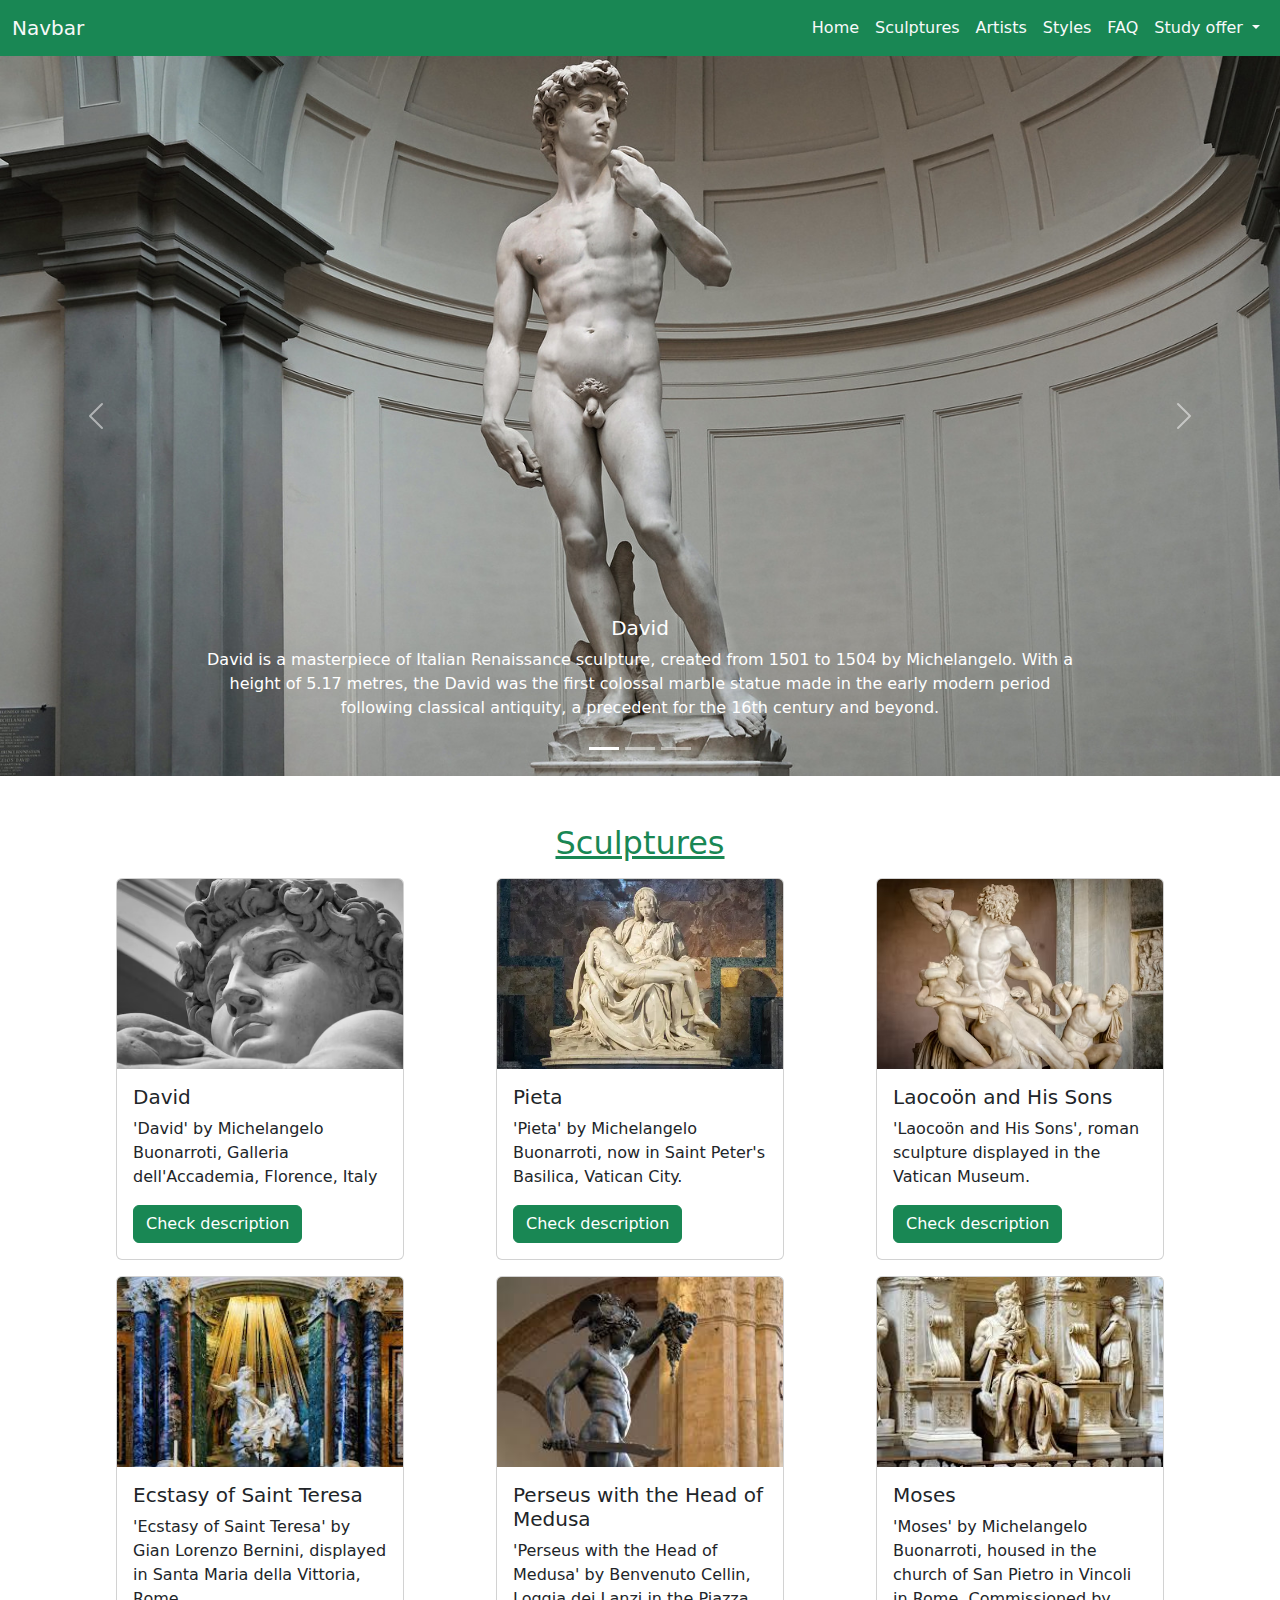
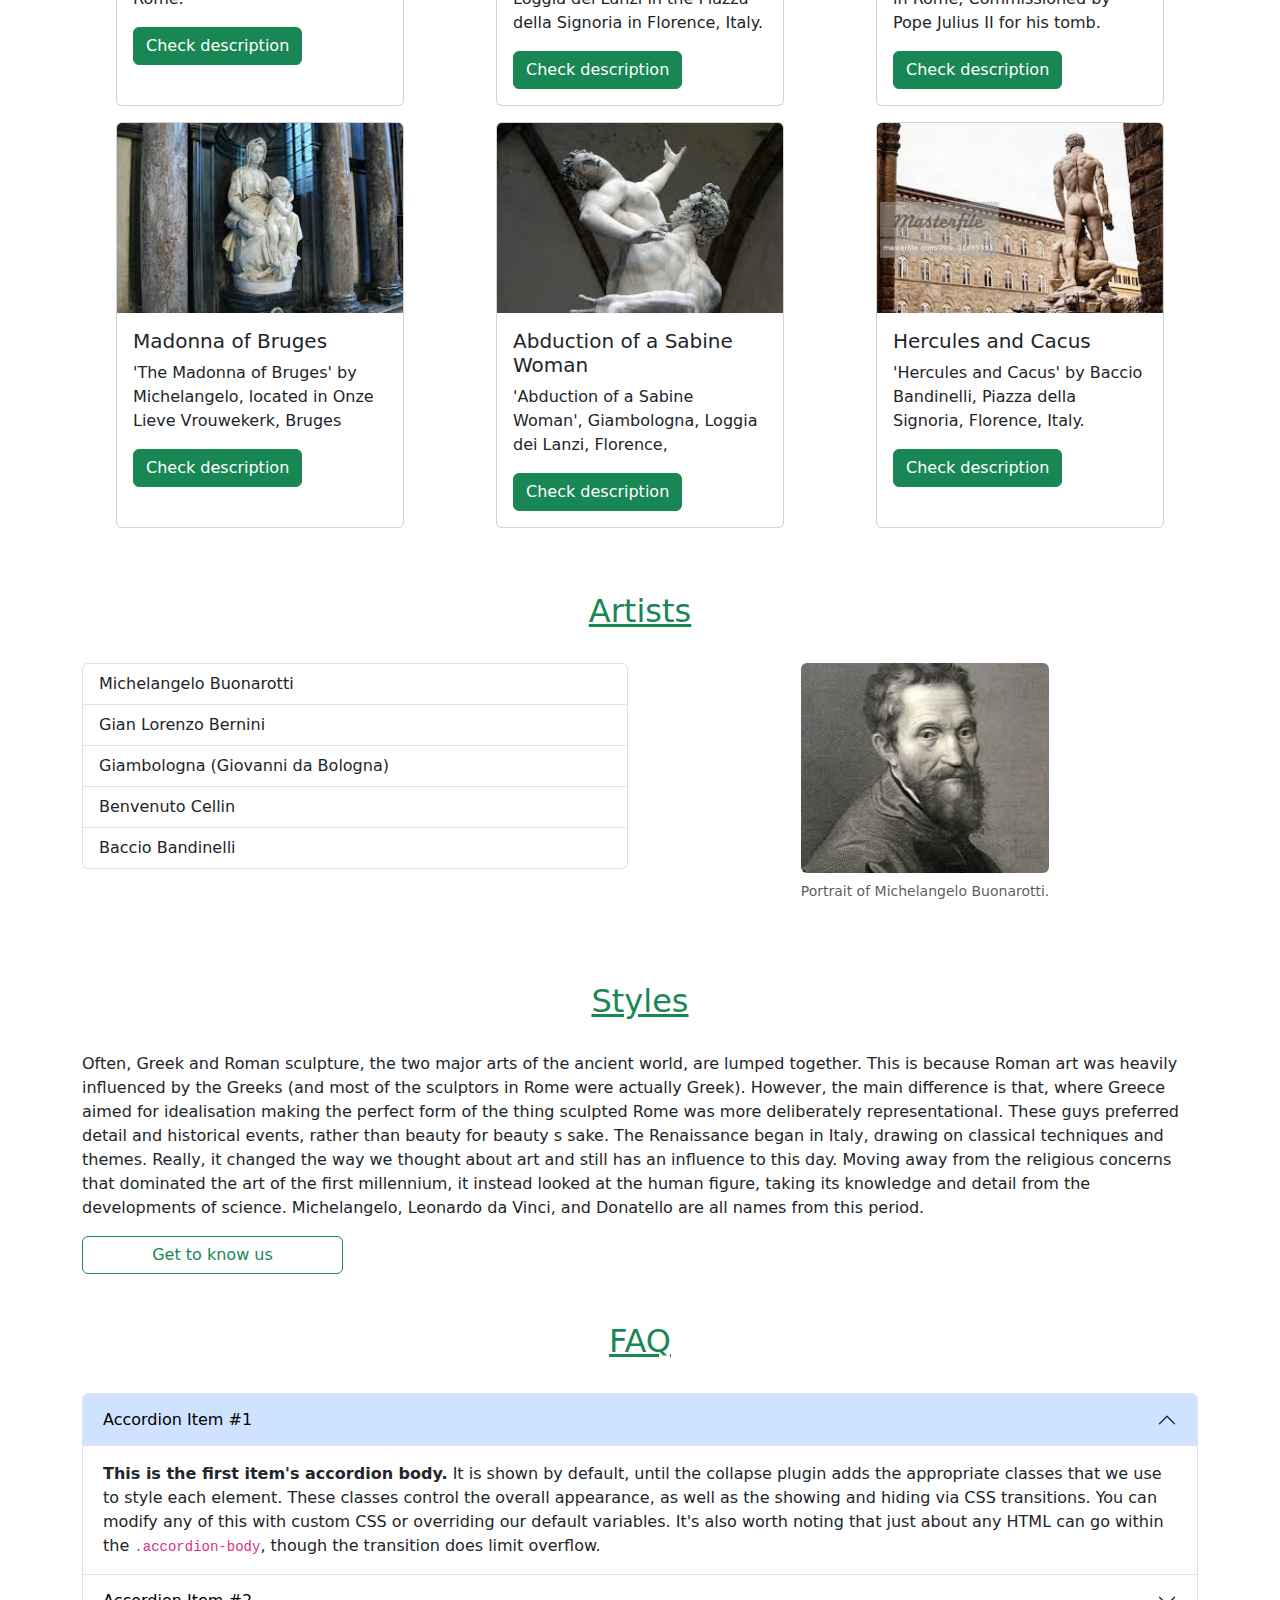
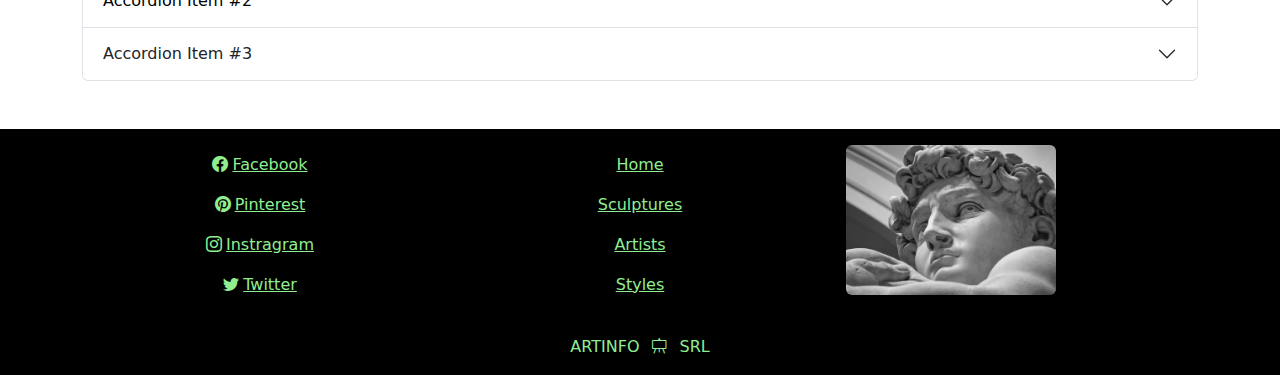
==== index_exercitiu.html @ 1dbb073c "first commit" ====
<!DOCTYPE html>
<html lang="en">
  <head>
    <meta charset="utf-8" />
    <meta name="viewport" content="width=device-width, initial-scale=1" />
    <title>Bootstrap demo</title>
    <link
      href="https://cdn.jsdelivr.net/npm/bootstrap@5.3.3/dist/css/bootstrap.min.css"
      rel="stylesheet"
      integrity="sha384-QWTKZyjpPEjISv5WaRU9OFeRpok6YctnYmDr5pNlyT2bRjXh0JMhjY6hW+ALEwIH"
      crossorigin="anonymous"
    />
    <link rel="stylesheet" href="style.css" />
    <link
      rel="stylesheet"
      href="https://cdn.jsdelivr.net/npm/bootstrap-icons@1.11.3/font/bootstrap-icons.min.css"
    />
  </head>
  <body>
    <!------------------Navbar--------------------->
    <nav class="navbar navbar-expand-lg bg-success" id="home">
      <div class="container-fluid">
        <a class="navbar-brand text-light" href="#">Navbar</a>
        <button
          class="navbar-toggler"
          type="button"
          data-bs-toggle="collapse"
          data-bs-target="#navbarNavDropdown"
          aria-controls="navbarNavDropdown"
          aria-expanded="false"
          aria-label="Toggle navigation"
        >
          <span class="navbar-toggler-icon"></span>
        </button>
        <div class="collapse navbar-collapse" id="navbarNavDropdown">
          <div class="d-flex justify-content-lg-end w-100">
            <ul class="navbar-nav">
              <li class="nav-item">
                <a
                  class="nav-link active text-light"
                  aria-current="page"
                  href="#home"
                  >Home</a
                >
              </li>
              <li class="nav-item">
                <a class="nav-link text-light" href="#sculptures">Sculptures</a>
              </li>
              <li class="nav-item">
                <a class="nav-link text-light" href="#artists">Artists</a>
              </li>
              <li class="nav-item">
                <a class="nav-link text-light" href="#styles">Styles</a>
              </li>
              <li class="nav-item">
                <a class="nav-link text-light" href="#faq">FAQ</a>
              </li>
              <li class="nav-item dropdown">
                <a
                  class="nav-link dropdown-toggle text-light"
                  href="#"
                  role="button"
                  data-bs-toggle="dropdown"
                  aria-expanded="false"
                >
                  Study offer
                </a>
                <ul class="dropdown-menu bg-success">
                  <li>
                    <a class="dropdown-item text-light" href="#"
                      >Documentation</a
                    >
                  </li>
                  <li>
                    <a class="dropdown-item text-light" href="#">Live museum</a>
                  </li>
                  <li>
                    <a class="dropdown-item text-light" href="#">Courses</a>
                  </li>
                </ul>
              </li>
            </ul>
          </div>
        </div>
      </div>
    </nav>

    <!-- ------------------------Hero Section------------------------- -->

    <div id="carouselExampleCaptions" class="carousel slide mb-5">
      <div class="carousel-indicators">
        <button
          type="button"
          data-bs-target="#carouselExampleCaptions"
          data-bs-slide-to="0"
          class="active"
          aria-current="true"
          aria-label="Slide 1"
        ></button>
        <button
          type="button"
          data-bs-target="#carouselExampleCaptions"
          data-bs-slide-to="1"
          aria-label="Slide 2"
        ></button>
        <button
          type="button"
          data-bs-target="#carouselExampleCaptions"
          data-bs-slide-to="2"
          aria-label="Slide 3"
        ></button>
      </div>
      <div class="carousel-inner">
        <div class="carousel-item active">
          <img src="assets/cover3.jpg" class="d-block w-100" alt="..." />
          <div class="carousel-caption d-none d-md-block">
            <h5>David</h5>
            <p>
              David is a masterpiece of Italian Renaissance sculpture, created
              from 1501 to 1504 by Michelangelo. With a height of 5.17 metres,
              the David was the first colossal marble statue made in the early
              modern period following classical antiquity, a precedent for the
              16th century and beyond.
            </p>
          </div>
        </div>
        <div class="carousel-item">
          <img src="assets/pieta_cover.jpg" class="d-block w-100" alt="..." />
          <div class="carousel-caption d-none d-md-block">
            <h5>Pietà</h5>
            <p>
              The Madonna della Pietà, 1498 to 1499, informally known as La
              Pietà, is a marble sculpture of Jesus and Mary at Mount Golgotha
              representing the "Sixth Sorrow" of the Blessed Virgin Mary by
              Michelangelo Buonarroti. It is a key work of Italian Renaissance
              sculpture and often taken as the start of the High Renaissance.
            </p>
          </div>
        </div>
        <div class="carousel-item">
          <img
            src="assets/laocoon landscape.avif"
            class="d-block w-100"
            alt="..."
          />
          <div
            class="carousel-caption d-none d-md-block position-absolute box-title"
          >
            <h5>Third slide label</h5>
            <p>Some representative placeholder content for the third slide.</p>
          </div>
        </div>
      </div>
      <button
        class="carousel-control-prev"
        type="button"
        data-bs-target="#carouselExampleCaptions"
        data-bs-slide="prev"
      >
        <span class="carousel-control-prev-icon" aria-hidden="true"></span>
        <span class="visually-hidden">Previous</span>
      </button>
      <button
        class="carousel-control-next"
        type="button"
        data-bs-target="#carouselExampleCaptions"
        data-bs-slide="next"
      >
        <span class="carousel-control-next-icon" aria-hidden="true"></span>
        <span class="visually-hidden">Next</span>
      </button>
    </div>

    <!-- ------------------  Sculptures Section/Trips ------------------ -->

    <div class="container mb-5" id="sculptures">
      <div class="row mb-3">
        <h2 class="text-center text-success text-decoration-underline mb-3">
          Sculptures
        </h2>
        <div>
          <div class="row">
            <div
              class="col-xs-12 col-sm-6 col-md-4 d-flex justify-content-center mb-3"
            >
              <div class="card p-0" style="width: 18rem">
                <img
                  src="assets/3.avif"
                  class="card-img-top"
                  alt="./assets/david.avif"
                />
                <div class="card-body">
                  <h5 class="card-title">David</h5>
                  <p class="card-text">
                    'David' by Michelangelo Buonarroti, Galleria dell'Accademia,
                    Florence, Italy
                  </p>
                  <a href="#" class="btn btn-success">Check description </a>
                </div>
              </div>
            </div>
            <div
              class="col-xs-12 col-sm-6 col-md-4 d-flex justify-content-center mb-3"
            >
              <div class="card p-0" style="width: 18rem">
                <img
                  src="assets/pieta.webp"
                  class="card-img-top"
                  alt="./assets/pieta"
                />
                <div class="card-body">
                  <h5 class="card-title">Pieta</h5>
                  <p class="card-text">
                    'Pieta' by Michelangelo Buonarroti, now in Saint Peter's
                    Basilica, Vatican City.
                  </p>
                  <a href="#" class="btn btn-success">Check description </a>
                </div>
              </div>
            </div>
            <div
              class="col-xs-12 col-sm-6 col-md-4 d-flex justify-content-center mb-3"
            >
              <div class="card p-0" style="width: 18rem">
                <img
                  src="assets/laocoon landscape.avif"
                  class="card-img-top"
                  alt="./assets/laocoon landscape"
                />
                <div class="card-body">
                  <h5 class="card-title">Laocoön and His Sons</h5>
                  <p class="card-text">
                    'Laocoön and His Sons', roman sculpture displayed in the
                    Vatican Museum.
                  </p>
                  <a href="#" class="btn btn-success">Check description </a>
                </div>
              </div>
            </div>
            <div
              class="col-xs-12 col-sm-6 col-md-4 d-flex justify-content-center mb-3"
            >
              <div class="card p-0" style="width: 18rem">
                <img
                  src="assets/saint-teresa.jpg"
                  class="card-img-top"
                  alt="./assets/saint-teresa.jpg"
                />
                <div class="card-body">
                  <h5 class="card-title">Ecstasy of Saint Teresa</h5>
                  <p class="card-text">
                    'Ecstasy of Saint Teresa' by Gian Lorenzo Bernini, displayed
                    in Santa Maria della Vittoria, Rome.
                  </p>
                  <a href="#" class="btn btn-success">Check description </a>
                </div>
              </div>
            </div>
            <div
              class="col-xs-12 col-sm-6 col-md-4 d-flex justify-content-center mb-3"
            >
              <div class="card p-0" style="width: 18rem">
                <img
                  src="assets/perseus.jpg"
                  class="card-img-top"
                  alt="./assets/perseus.jpg"
                />
                <div class="card-body">
                  <h5 class="card-title">Perseus with the Head of Medusa</h5>
                  <p class="card-text">
                    'Perseus with the Head of Medusa' by Benvenuto Cellin,
                    Loggia dei Lanzi in the Piazza della Signoria in Florence,
                    Italy.
                  </p>
                  <a href="#" class="btn btn-success">Check description </a>
                </div>
              </div>
            </div>
            <div
              class="col-xs-12 col-sm-6 col-md-4 d-flex justify-content-center mb-3"
            >
              <div class="card p-0" style="width: 18rem">
                <img
                  src="assets/moses3.jpg"
                  class="card-img-top"
                  alt="./assets/moses3.jpg"
                />
                <div class="card-body">
                  <h5 class="card-title">Moses</h5>
                  <p class="card-text">
                    'Moses' by Michelangelo Buonarroti, housed in the church of
                    San Pietro in Vincoli in Rome, Commissioned by Pope Julius
                    II for his tomb.
                  </p>
                  <a href="#" class="btn btn-success">Check description </a>
                </div>
              </div>
            </div>
            <div
              class="col-xs-12 col-sm-6 col-md-4 d-flex justify-content-center mb-3"
            >
              <div class="card p-0" style="width: 18rem">
                <img
                  src="assets/madonna2.jpg"
                  class="card-img-top"
                  alt="./assets/madonna2.jpg"
                />
                <div class="card-body">
                  <h5 class="card-title">Madonna of Bruges</h5>
                  <p class="card-text">
                    'The Madonna of Bruges' by Michelangelo, located in Onze
                    Lieve Vrouwekerk, Bruges
                  </p>
                  <a href="#" class="btn btn-success">Check description </a>
                </div>
              </div>
            </div>
            <div
              class="col-xs-12 col-sm-6 col-md-4 d-flex justify-content-center mb-3"
            >
              <div class="card p-0" style="width: 18rem">
                <img
                  src="assets/abduction.jpg"
                  class="card-img-top"
                  alt="./assets/abduction.jpg"
                />
                <div class="card-body">
                  <h5 class="card-title">Abduction of a Sabine Woman</h5>
                  <p class="card-text">
                    'Abduction of a Sabine Woman', Giambologna, Loggia dei
                    Lanzi, Florence,
                  </p>
                  <a href="#" class="btn btn-success">Check description </a>
                </div>
              </div>
            </div>
            <div
              class="col-xs-12 col-sm-6 col-md-4 d-flex justify-content-center mb-3"
            >
              <div class="card p-0" style="width: 18rem">
                <img
                  src="assets/herculesjpg.jpg"
                  class="card-img-top"
                  alt="./assets/herculesjpg.jpg"
                />
                <div class="card-body">
                  <h5 class="card-title">Hercules and Cacus</h5>
                  <p class="card-text">
                    'Hercules and Cacus' by Baccio Bandinelli, Piazza della
                    Signoria, Florence, Italy.
                  </p>
                  <a href="#" class="btn btn-success">Check description </a>
                </div>
              </div>
            </div>
          </div>
        </div>
      </div>
    </div>

    <!-- -------------------------Artists Section/Offer---------------------------- -->

    <div class="container mb-5" id="artists">
      <div class="row mb-3">
        <h2 class="text-center text-success text-decoration-underline mb-3">
          Artists
        </h2>
      </div>
      <div class="row">
        <div class="col-12 col-md-6 mb-3">
          <ul class="list-group">
            <li class="list-group-item">Michelangelo Buonarotti</li>
            <li class="list-group-item">Gian Lorenzo Bernini</li>
            <li class="list-group-item">Giambologna (Giovanni da Bologna)</li>
            <li class="list-group-item">Benvenuto Cellin</li>
            <li class="list-group-item">Baccio Bandinelli</li>
          </ul>
        </div>
        <div class="col-12 col-md-6 mb-3 d-flex justify-content-center">
          <figure class="figure">
            <img
              src="assets/portrait mich.jpg"
              class="figure-img img-fluid rounded card-img"
              alt="..."
            />
            <figcaption class="figure-caption">
              Portrait of Michelangelo Buonarotti.
            </figcaption>
          </figure>
        </div>
      </div>
    </div>

    <!-- -------------------------Styles Section/Who we are --------------------------- -->
    <div class="container mb-5" id="styles">
      <div class="row mb-3">
        <h2 class="text-center text-success text-decoration-underline mb-3">
          Styles
        </h2>
      </div>
      <div class="row mb-3">
        <p>
          Often, Greek and Roman sculpture, the two major arts of the ancient
          world, are lumped together. This is because Roman art was heavily
          influenced by the Greeks (and most of the sculptors in Rome were
          actually Greek). However, the main difference is that, where Greece
          aimed for idealisation making the perfect form of the thing sculpted
          Rome was more deliberately representational. These guys preferred
          detail and historical events, rather than beauty for beauty s sake.
          The Renaissance began in Italy, drawing on classical techniques and
          themes. Really, it changed the way we thought about art and still has
          an influence to this day. Moving away from the religious concerns that
          dominated the art of the first millennium, it instead looked at the
          human figure, taking its knowledge and detail from the developments of
          science. Michelangelo, Leonardo da Vinci, and Donatello are all names
          from this period.
        </p>
        <div class="col-xs-12 col-sm-6 col-md-3">
          <a href="#" role="button" class="btn btn-outline-success w-100"
            >Get to know us</a
          >
        </div>
      </div>
    </div>

    <!-- -------------------------FAQ Section --------------------------- -->

    <div class="container mb-5" id="faq">
      <div class="row mb-3">
        <h2 class="text-center text-success text-decoration-underline mb-3">
          FAQ
        </h2>
      </div>
      <div class="row">
        <div class="accordion" id="accordionExample">
          <div class="accordion-item">
            <h2 class="accordion-header">
              <button
                class="accordion-button text-black btn-success"
                type="button"
                data-bs-toggle="collapse"
                data-bs-target="#collapseOne"
                aria-expanded="true"
                aria-controls="collapseOne"
              >
                Accordion Item #1
              </button>
            </h2>
            <div
              id="collapseOne"
              class="accordion-collapse collapse show"
              data-bs-parent="#accordionExample"
            >
              <div class="accordion-body">
                <strong>This is the first item's accordion body.</strong> It is
                shown by default, until the collapse plugin adds the appropriate
                classes that we use to style each element. These classes control
                the overall appearance, as well as the showing and hiding via
                CSS transitions. You can modify any of this with custom CSS or
                overriding our default variables. It's also worth noting that
                just about any HTML can go within the
                <code>.accordion-body</code>, though the transition does limit
                overflow.
              </div>
            </div>
          </div>
          <div class="accordion-item">
            <h2 class="accordion-header">
              <button
                class="accordion-button collapsed text-black btn-succes"
                type="button"
                data-bs-toggle="collapse"
                data-bs-target="#collapseTwo"
                aria-expanded="false"
                aria-controls="collapseTwo"
              >
                Accordion Item #2
              </button>
            </h2>
            <div
              id="collapseTwo"
              class="accordion-collapse collapse"
              data-bs-parent="#accordionExample"
            >
              <div class="accordion-body">
                <strong>This is the second item's accordion body.</strong> It is
                hidden by default, until the collapse plugin adds the
                appropriate classes that we use to style each element. These
                classes control the overall appearance, as well as the showing
                and hiding via CSS transitions. You can modify any of this with
                custom CSS or overriding our default variables. It's also worth
                noting that just about any HTML can go within the
                <code>.accordion-body</code>, though the transition does limit
                overflow.
              </div>
            </div>
          </div>
          <div class="accordion-item">
            <h2 class="accordion-header">
              <button
                class="accordion-button collapsed"
                type="button"
                data-bs-toggle="collapse"
                data-bs-target="#collapseThree"
                aria-expanded="false"
                aria-controls="collapseThree"
              >
                Accordion Item #3
              </button>
            </h2>
            <div
              id="collapseThree"
              class="accordion-collapse collapse"
              data-bs-parent="#accordionExample"
            >
              <div class="accordion-body">
                <strong>This is the third item's accordion body.</strong> It is
                hidden by default, until the collapse plugin adds the
                appropriate classes that we use to style each element. These
                classes control the overall appearance, as well as the showing
                and hiding via CSS transitions. You can modify any of this with
                custom CSS or overriding our default variables. It's also worth
                noting that just about any HTML can go within the
                <code>.accordion-body</code>, though the transition does limit
                overflow.
              </div>
            </div>
          </div>
        </div>
      </div>
    </div>

    <!-- -------------------------Footer Section --------------------------- -->

    <div class="container-fluid bg-black text-white">
      <div class="container">
        <div class="row">
          <div class="col-12 col-md-4 p-3">
            <ul class="list-group">
              <li
                class="list-group-item list-footer bg-black text-light-green d-flex justify-content-center"
              >
                <a href="#" class="text-light-green"
                  ><i class="bi bi-facebook me-1"></i>Facebook</a
                >
              </li>
              <li
                class="list-group-item list-footer bg-black text-light-green d-flex justify-content-center"
              >
                <a href="#" class="text-light-green"
                  ><i class="bi bi-pinterest me-1"></i>Pinterest</a
                >
              </li>
              <li
                class="list-group-item list-footer bg-black text-light-green d-flex justify-content-center"
              >
                <a href="#" class="text-light-green"
                  ><i class="bi bi-instagram me-1"></i>Instragram</a
                >
              </li>
              <li
                class="list-group-item list-footer bg-black text-light-green d-flex justify-content-center"
              >
                <a href="#" class="text-light-green"
                  ><i class="bi bi-twitter me-1"></i>Twitter</a
                >
              </li>
            </ul>
          </div>
          <div class="col-12 col-md-4 p-3">
            <ul class="list-group">
              <li
                class="list-group-item list-footer bg-black text-light-green d-flex justify-content-center"
              >
                <a href="#home" class="text-light-green">Home</a>
              </li>
              <li
                class="list-group-item list-footer bg-black text-light-green d-flex justify-content-center"
              >
                <a href="#sculptures" class="text-light-green">Sculptures</a>
              </li>
              <li
                class="list-group-item list-footer bg-black text-light-green d-flex justify-content-center"
              >
                <a href="#artists" class="text-light-green">Artists</a>
              </li>
              <li
                class="list-group-item list-footer bg-black text-light-green d-flex justify-content-center"
              >
                <a href="#faq" class="text-light-green">Styles</a>
              </li>
            </ul>
          </div>
          <div class="col-12 col-md-4 p-3">
            <figure class="figure">
              <img
                src="assets/3.avif"
                class="figure-img img-fluid rounded card-img-footer"
                alt="assets/3.avif"
              />
            </figure>
          </div>
        </div>

        <div class="row d-flex justify-content-center text-light-green pb-3">
          ARTINFO<i class="bi bi-easel w-auto"></i>SRL
          <!-- am scris w-auro pentru ca ocupa intregul rand -->
        </div>
      </div>
    </div>

    <script
      src="https://cdn.jsdelivr.net/npm/bootstrap@5.3.3/dist/js/bootstrap.bundle.min.js"
      integrity="sha384-YvpcrYf0tY3lHB60NNkmXc5s9fDVZLESaAA55NDzOxhy9GkcIdslK1eN7N6jIeHz"
      crossorigin="anonymous"
    ></script>
  </body>
</html>
---- style.css ----
/* body {
  margin-top: 40px !important; /* This margin just makes the text easier to read. You can remove it if you want since it can mess with your other styles. */
/* }
body::before {
  content: "XS";
  color: rgb(102, 13, 114);
  font-size: 2rem;
  font-weight: bold;
  position: fixed;
  top: 0;
  right: 0; */
/* } */
/* This box class is purely used for explaining how the bootstrap grid system works. */
/* .box-c {
  background-color: rgb(150, 215, 236);
  border: 1px solid rgb(247, 0, 255);
  min-height: 50px;
  font-size: 2rem;
}

.box {
  background-color: rgb(255, 107, 152);
  border: 1px solid rgb(255, 0, 98);
  min-height: 50px;
  font-size: 2rem;
}
@media (min-width: 576px) {
  body::before {
    content: "SM";
  }
}
@media (min-width: 768px) {
  body::before {
    content: "MD";
  }
}
@media (min-width: 992px) {
  body::before {
    content: "LG";
  }
}
@media (min-width: 1200px) {
  body::before {
    content: "XL";
  }
}
@media (min-width: 1400px) {
  body::before {
    content: "XXL";
  }
}
.cont1 {
  background-color: red;
  height: 100vh;
/* } */

.dropdown-item:hover {
  background-color: rgb(55, 83, 13);
}
.btn-success:hover {
  border-color: greenyellow;
  color: black;
  background-color: greenyellow;
}
.box-title {
  top: 200px;
}
.card-img-top {
  height: 190px;
  object-fit: cover;
}
.card-img {
  width: 100%;
  height: 210px;
  object-fit: cover;
}
.btn-success:hover {
  border-color: greenyellow;
  color: white;
  background-color: greenyellow;
}
.text-light-green {
  color: lightgreen;
}
.list-footer {
  border: none;
}
.card-img-footer {
  width: 100%;
  height: 150px;
  object-fit: cover;
}
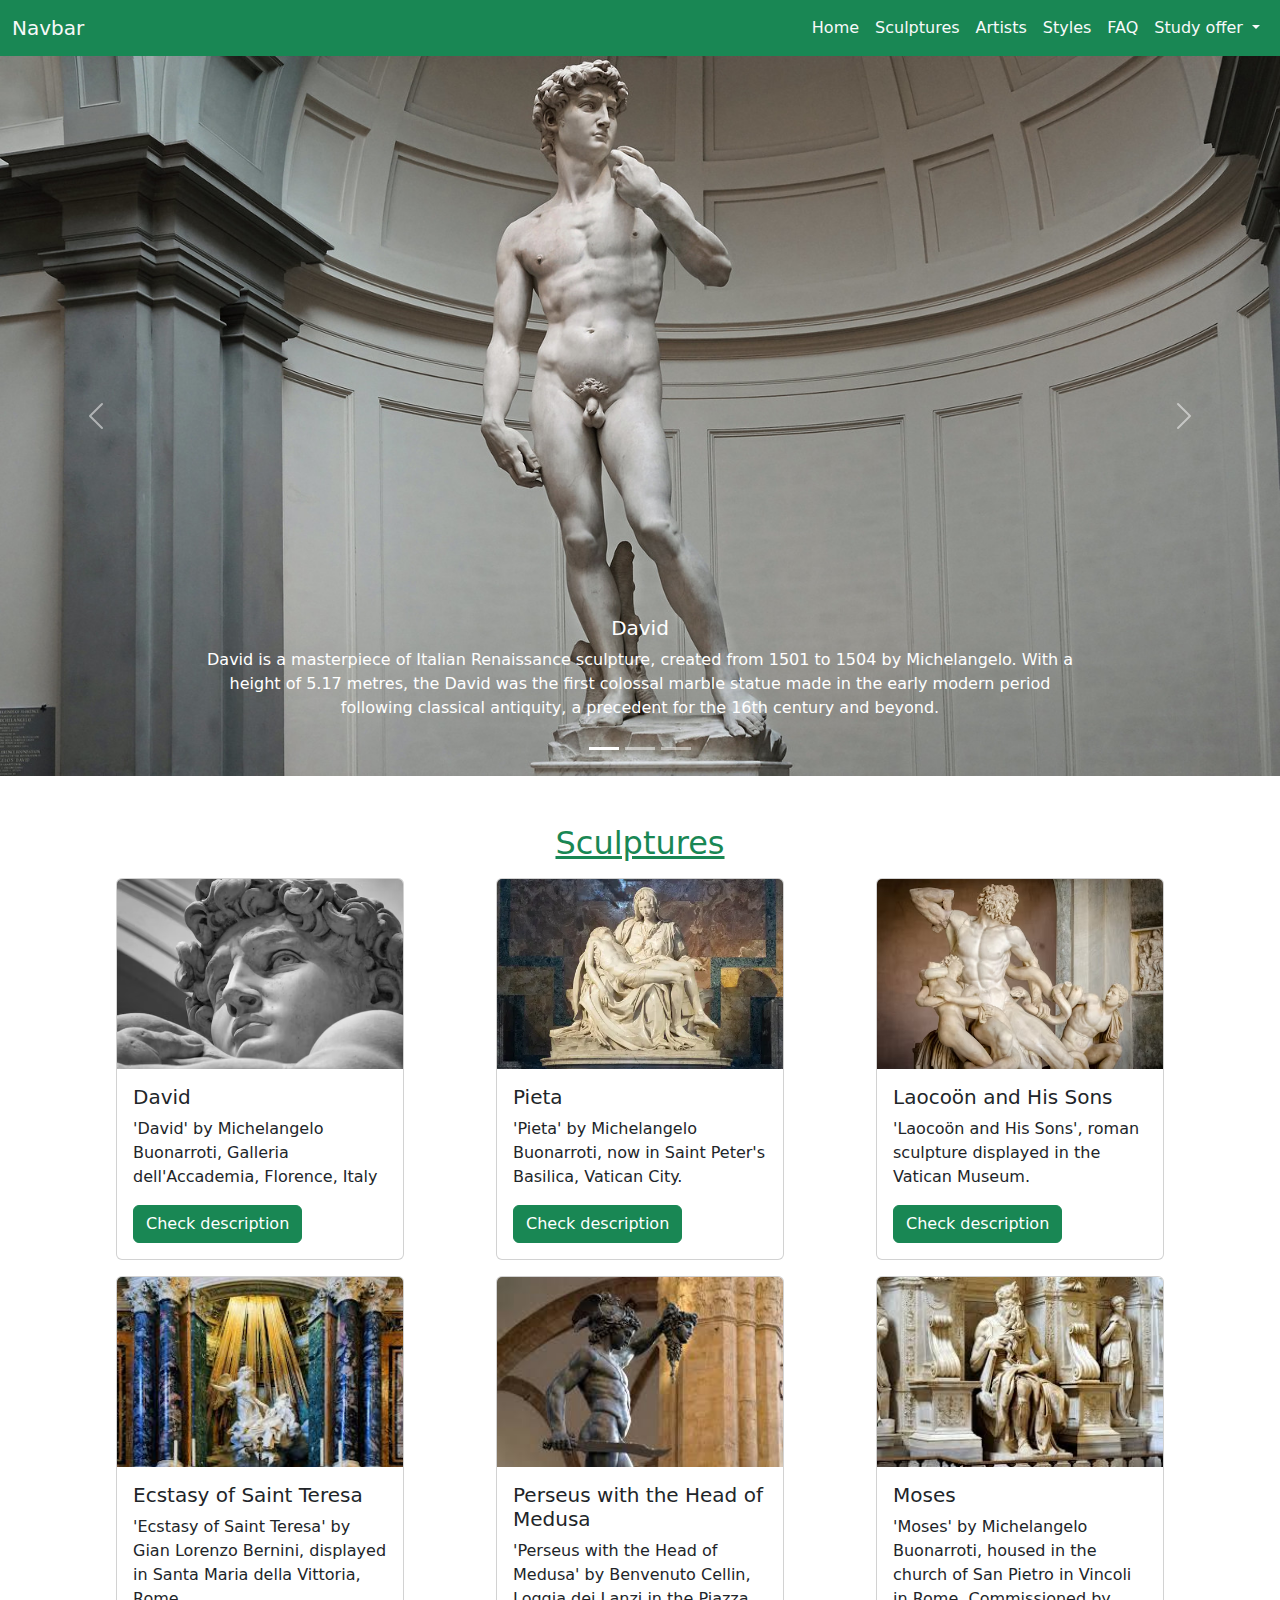
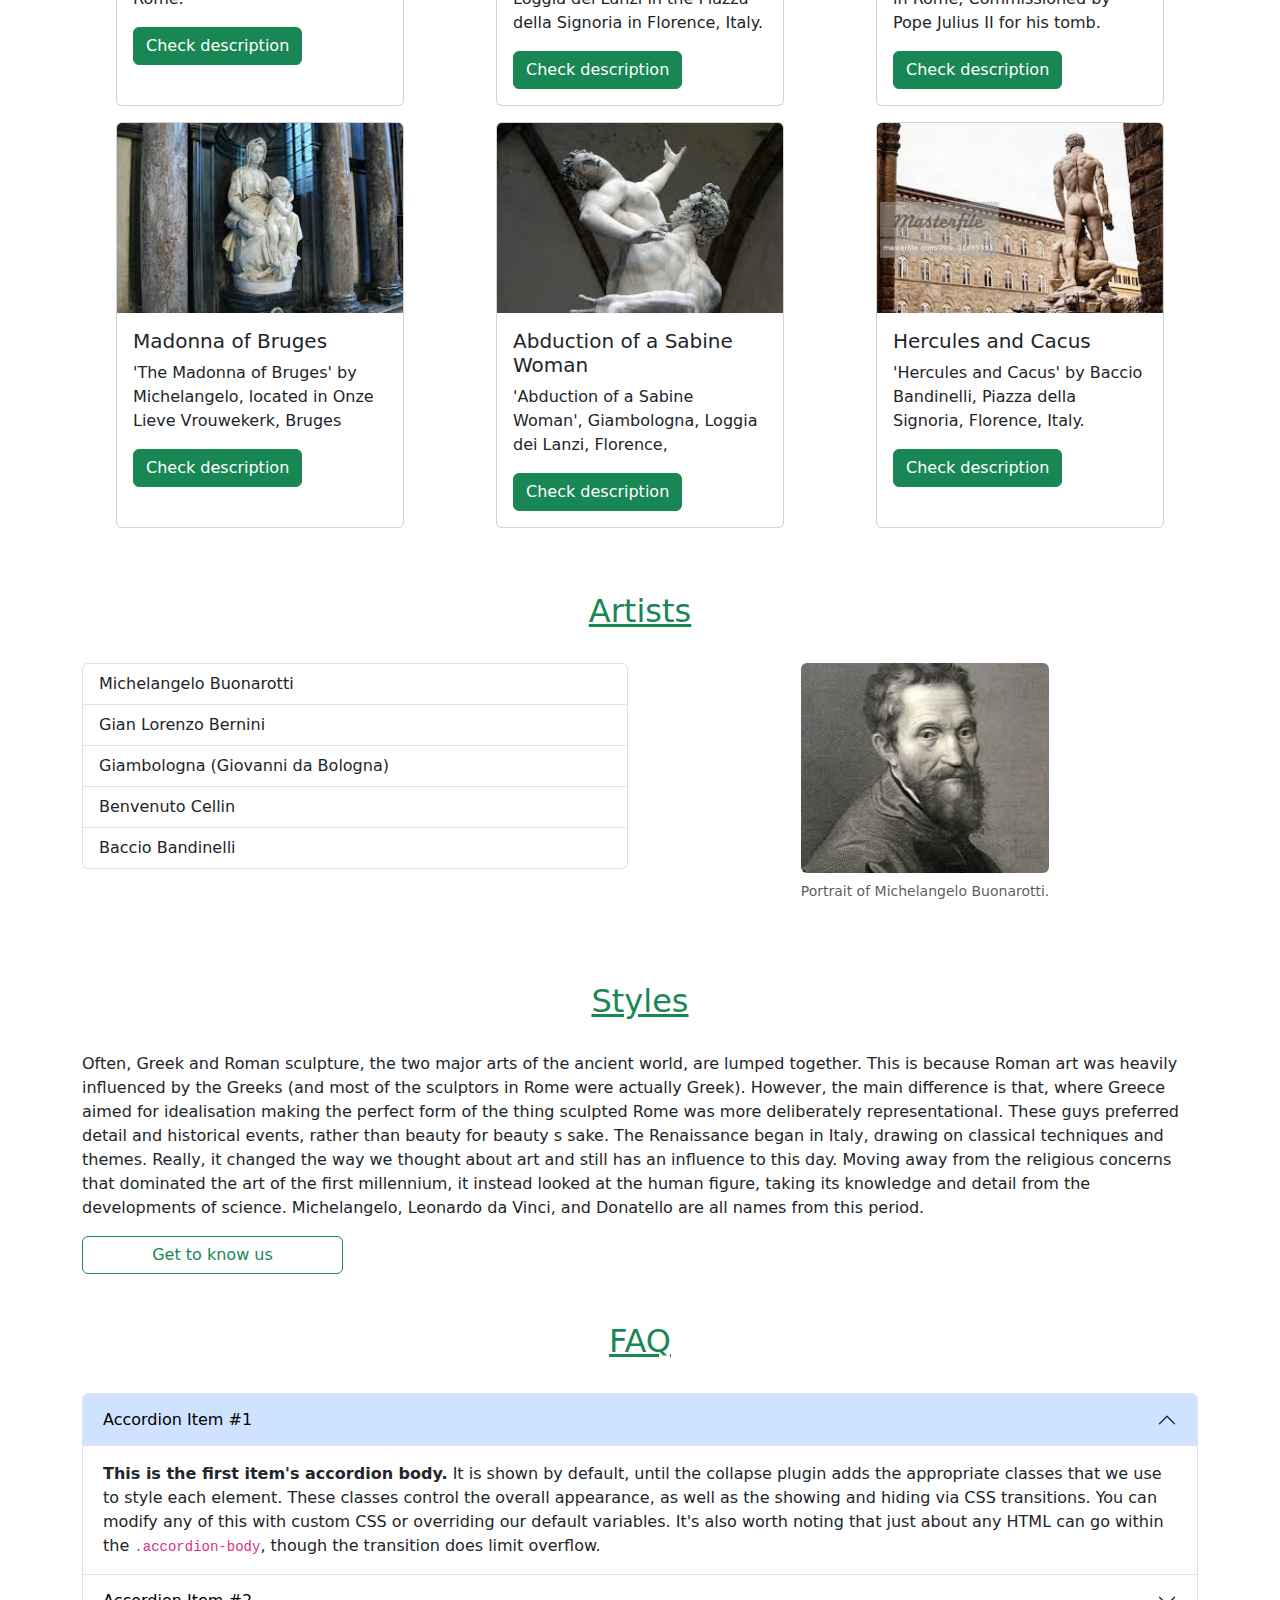
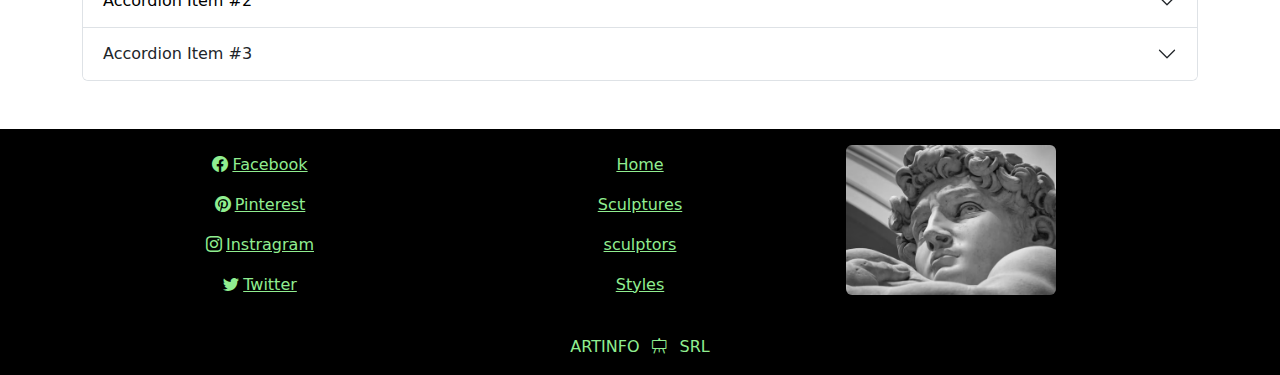
==== commit c8fa0cc3: "second commit" ====
--- a/index_exercitiu.html
+++ b/index_exercitiu.html
@@ -582,7 +582,7 @@
               <li
                 class="list-group-item list-footer bg-black text-light-green d-flex justify-content-center"
               >
-                <a href="#artists" class="text-light-green">Artists</a>
+                <a href="#artists" class="text-light-green">sculptors</a>
               </li>
               <li
                 class="list-group-item list-footer bg-black text-light-green d-flex justify-content-center"
